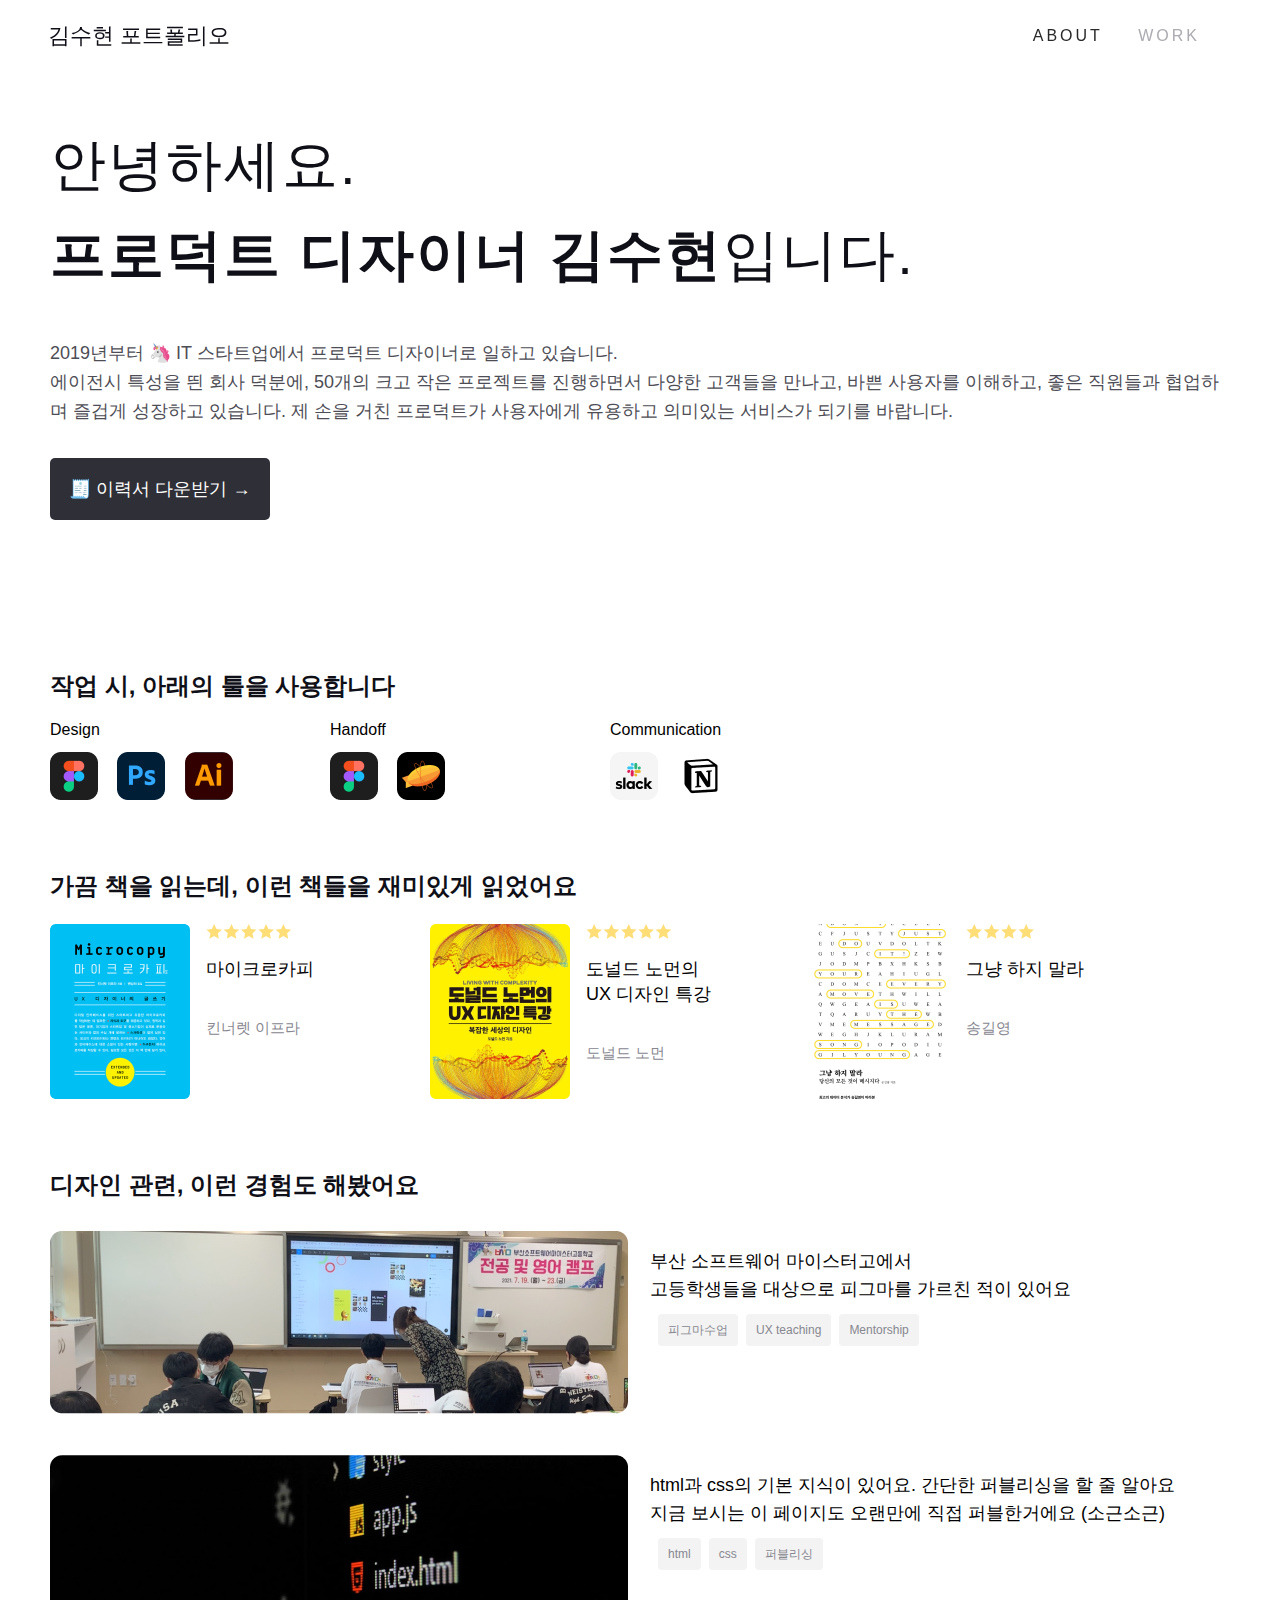
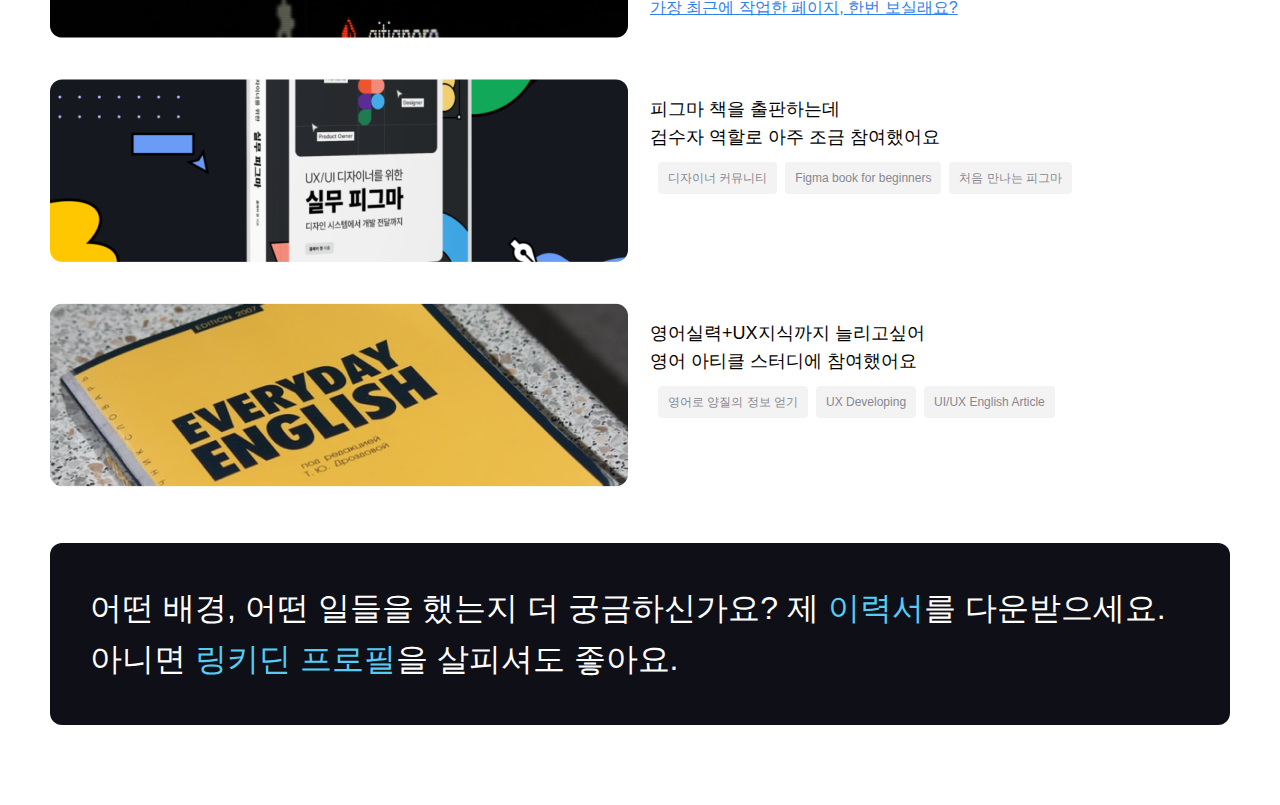
==== index.html @ 246af9e4 "Add files via upload" ====
<!DOCTYPE html>
<html lang="ko">
<head>
    <meta charset="UTF-8">
    <title>Suhyeon Kim Product Designer</title>
    <link href="css/reset.css" rel="stylesheet">
    <link href="css/main.css" rel="stylesheet">
     <link rel="shortcut icon" href="img/favi/favicon.ico"> 
    <link rel="apple-touch-icon" sizes="57x57" href="img/favi/apple-icon-57x57.png">
    <link rel="apple-touch-icon" sizes="60x60" href="img/favi/apple-icon-60x60.png">
    <link rel="apple-touch-icon" sizes="72x72" href="img/favi/apple-icon-72x72.png">
    <link rel="apple-touch-icon" sizes="76x76" href="img/favi/apple-icon-76x76.png">
    <link rel="apple-touch-icon" sizes="114x114" href="img/favi/apple-icon-114x114.png">
    <link rel="apple-touch-icon" sizes="120x120" href="img/favi/apple-icon-120x120.png">
    <link rel="apple-touch-icon" sizes="144x144" href="img/favi/apple-icon-144x144.png">
    <link rel="apple-touch-icon" sizes="152x152" href="img/favi/apple-icon-152x152.png">
    <link rel="apple-touch-icon" sizes="180x180" href="img/favi/apple-icon-180x180.png">
    <link rel="icon" type="image/png" sizes="192x192"  href="img/favi/android-icon-192x192.png">
    <link rel="icon" type="image/png" sizes="32x32" href="img/favi/favicon-32x32.png">
    <link rel="icon" type="image/png" sizes="96x96" href="img/favi/favicon-96x96.png">
    <link rel="icon" type="image/png" sizes="16x16" href="img/favi/favicon-16x16.png">
    <link rel="manifest" href="img/favi/manifest.json">
    <meta name="msapplication-TileColor" content="#ffffff">
    <meta name="msapplication-TileImage" content="../img/favi/ms-icon-144x144.png">
    <meta name="theme-color" content="#ffffff">
</head>
<body>
      <header id="header">
      <div class="wrap">
            <a href="#">김수현 포트폴리오</a>
            <div class="menu cf">
                <a href="#">ABOUT</a>
                <a href="pages/work.html">WORK</a>
            </div><!--.menu-->
      </div><!--.wrap-->
   </header>
   <section id="section01">
       <div class="inner">
           <h1>안녕하세요.</h1>
           <h1><span>프로덕트 디자이너 김수현</span>입니다.</h1>
           <h4>2019년부터 🦄 IT 스타트업에서 프로덕트 디자이너로 일하고 있습니다.<br>
            에이전시 특성을 띈 회사 덕분에, 50개의 크고 작은 프로젝트를 진행하면서 다양한 고객들을 만나고, 바쁜 사용자를 이해하고, 좋은 직원들과 협업하며 즐겁게 성장하고 있습니다. 제 손을 거친 프로덕트가 사용자에게 유용하고 의미있는 서비스가 되기를 바랍니다.</h4>
            <div class="btn01"><a href="https://bit.ly/3Rjdllo">🧾 이력서 다운받기 →</a></div><!--.btn01-->
       </div><!--.inner-->
   </section><!--#section01-->
   <section id="section02">
       <div class="inner">
           <h3>작업 시, 아래의 툴을 사용합니다</h3>
           <div class="tools cf">
               <div class="box box01">
                   <p>Design</p>
                   <img src="img/figma.png" alt="피그마">
                   <img src="img/photoshop.png" alt="포토샵">
                   <img src="img/illstrator.png" alt="일러스트레이터">
               </div>
               <div class="box box02">
                   <p>Handoff</p>
                   <img src="img/figma.png" alt="피그마">
                   <img src="img/zeplin.png" alt="제플린">
               </div>
               <div class="box box03">
                   <p>Communication</p>
                   <img src="img/slack.png" alt="슬랙">
                   <img src="img/slack-1.png" alt="노션">
               </div>
           </div><!--.tools-->
           <h3>가끔 책을 읽는데, 이런 책들을 재미있게 읽었어요</h3>
           <div class="books cf">
               <div class="box box01 cf">
<!--                   <img src="img/book01.png" alt="마이크로카피">-->
                   <span class="txtbox">
                   <img src="img/stars04.png" alt="별5개">
                   <p class="txt01">마이크로카피</p>
                   <p class="txt02">킨너렛 이프라</p>
                   </span><!--.txtbox-->
               </div>
               <div class="box box02 cf">
<!--                   <img src="img/book02.png" alt="UX디자인특강">-->
                   <span class="txtbox">
                   <img src="img/stars04.png" alt="별5개">
                   <p class="txt01">도널드 노먼의<br>UX 디자인 특강</p>
                   <p class="txt02">도널드 노먼</p>
                   </span><!--.txtbox-->
               </div>
               <div class="box box03 cf">
<!--                   <img src="img/book03.png" alt="그냥하지말라">-->
                   <span class="txtbox">
                   <img src="img/stars05.png" alt="별4개">
                   <p class="txt01">그냥 하지 말라</p>
                   <p class="txt02">송길영</p>
                   </span><!--.txtbox-->
               </div>
           </div><!--.books-->
       </div><!--.inner-->
   </section><!--#section02-->
   <section id="section03">
      <div class="inner">
          <h3>디자인 관련, 이런 경험도 해봤어요</h3>
          <div class="box box01">
              <p>부산 소프트웨어 마이스터고에서<br> 고등학생들을 대상으로 피그마를 가르친 적이 있어요</p>
              <span class="tagBox cf">
              <span class="tag">피그마수업</span>
              <span class="tag">UX teaching</span>
              <span class="tag">Mentorship</span></span><!--.tagBox-->
          </div><!--.box01-->
          <div class="box box02">
              <p>html과 css의 기본 지식이 있어요. 간단한 퍼블리싱을 할 줄 알아요<br>지금 보시는 이 페이지도 오랜만에 직접 퍼블한거에요 (소근소근)</p>
              <span class="tagBox cf">
              <span class="tag">html</span>
              <span class="tag">css</span>
              <span class="tag">퍼블리싱</span>
              </span><!--.tagBox-->
              <a href="https://bit.ly/3q8rKoE">가장 최근에 작업한 페이지, 한번 보실래요?</a>
          </div><!--.box02-->
          <div class="box box03">
              <p>피그마 책을 출판하는데<br>검수자 역할로 아주 조금 참여했어요</p>
              <span class="tagBox cf">
              <span class="tag">디자이너 커뮤니티</span>
              <span class="tag">Figma book for beginners</span>
              <span class="tag">처음 만나는 피그마</span>
              </span><!--.tagBox-->
          </div><!--.box03-->
          <div class="box box04">
              <p>영어실력+UX지식까지 늘리고싶어<br>영어 아티클 스터디에 참여했어요</p>
              <span class="tagBox cf">
              <span class="tag">영어로 양질의 정보 얻기</span>
              <span class="tag">UX Developing</span>
              <span class="tag">UI/UX English Article</span>
              </span><!--.tagBox-->
          </div><!--.box04-->
      </div><!--.inner-->
   </section><!--#section03-->
   <section id="section04">
       <div class="inner">
           <h4>어떤 배경, 어떤 일들을 했는지 더 궁금하신가요? 제 <a href="https://bit.ly/3Rjdllo">이력서</a>를 다운받으세요.<br>
            아니면 <a href="https://bit.ly/3RiXFi5">링키딘 프로필</a>을 살피셔도 좋아요.</h4>
       </div><!--.inner-->
   </section><!--#section04-->
   

   
    
</body>
</html>
---- css/main.css ----
@charset 'utf-8';


/*header*/

#header{width:100%: background: rgba(255, 255, 255, 0.2); backdrop-filter: blur(40px); position: sticky;top: 0; height:80px;}
#header .wrap{padding:16px 48px;  padding-top:30px;}
#header .wrap>a{font-size:22px; font-weight:500; color:#0F0F17; display: inline; }
#header .wrap .menu{display: inline;float:right;}
#header .wrap .menu a{font-size:16px; font-weight:500; letter-spacing: 3px; margin-right:32px; }
#header .wrap .menu a:last-child{color:#ababb1;}
#header .wrap .menu a:last-child:hover{color:#0f0f17;}

/*section01: 인삿말*/

#section01{width:100%;}
#section01 .inner{width:1180px; margin:0 auto; padding:40px;}
#section01 .inner h1{font-size:56px; line-height:160%; font-weight:200; color:#0F0F17;letter-spacing: 2px;}
#section01 .inner h1 span{font-weight:bold;}
#section01 .inner h4{font-size:18px; line-height:160%; margin-top:40px; font-weight:400; color:#4D4D55}
#section01 .inner .btn01{width:220px; height:62px; background:#2f2f37; text-align: center; line-height: 62px; border-radius: 5px; margin-top:32px;}
#section01 .inner .btn01 a{color:#fff;font-size:18px; display:block;}
#section01 .inner .btn01:hover{background:#000;}

/*section02: 쓰는 툴이랑 소개*/
#section02{width:100%;}
#section02 .inner{width:1180px; margin:0 auto; padding:40px;}
#section02 .inner h3{font-size:24px; color:#0f0f17; margin-top:80px;}
#section02 .inner .tools{}
#section02 .inner .tools .box{float:left; display:inline; width:280px; margin-top:32px;}
#section02 .inner .tools .box01{}
#section02 .inner .tools p{font-size: 16px; font-weight:200; margin-bottom:16px;}
#section02 .inner .tools img{margin-right:16px;}
#section02 .inner .books{margin-top:32px;}
#section02 .inner .books .box{float:left; display:inline-block; width:380px; }
#section02 .inner .books .box img{}
#section02 .inner .books .box .txtbox{display:block; float:left; margin-left:156px;}
#section02 .inner .books .box01{background-image:url("../img/book01.png"); background-repeat: no-repeat; height:175px;}
#section02 .inner .books .box02{background-image:url("../img/book02.png"); background-repeat: no-repeat; height:175px;}
#section02 .inner .books .box03{background-image:url("../img/book03.png"); background-repeat: no-repeat; height:175px;}
#section02 .inner .books .box .txtbox img{margin-bottom:16px;}
#section02 .inner .books .box .txt01{font-size:18px; display:block; line-height:140%;}
#section02 .inner .books .box .txt02{font-size:15px; margin-top:40px; color:#878790}


/*section03: 관련경험*/
#section03{width:100%;}
#section03 .inner{width:1180px; margin:0 auto; padding:40px;}
#section03 .inner h3{font-size:24px; color:#0f0f17; margin-bottom:40px;}
#section03 .inner .box{margin-top:24px; height:200px; padding-left:600px;}
#section03 .inner .box01{background-image: url("../img/experience01.png"); background-repeat:no-repeat;}
#section03 .inner .box02{background-image: url("../img/experience02.png"); background-repeat:no-repeat;}
#section03 .inner .box03{background-image: url("../img/experience03.png"); background-repeat:no-repeat;}
#section03 .inner .box04{background-image: url("../img/experience04.png"); background-repeat:no-repeat;}
#section03 .inner .box p{font-size: 18px; line-height: 160%; padding-top:16px;}
#section03 .inner .box .tagBox{margin-top:10px; display:block;}
#section03 .inner .box .tag{float:left; background:#f3f3f3; padding: 10px; border-radius: 4px; margin-left:8px; color:#878790}
#section03 .inner .box02 a{font-size:16px; display:block; margin-top:32px; text-decoration:underline; color:#2f80ed; font-weight:200;}
#section03 .inner .box02 a:hover{color:#7FABE7}

/*section04: 마지막 인사*/
#section04{width:100%; margin-bottom:80px;}
#section04 .inner{width:1180px; margin:0 auto; background:#0f0f17; border-radius: 12px}
#section04 .inner h4{font-size:32px; color:#fff; line-height: 160%; padding:40px;font-weight:500;}
#section04 .inner h4 a{color:#56CCF2;}
#section04 .inner h4 a:hover{text-decoration: underline}
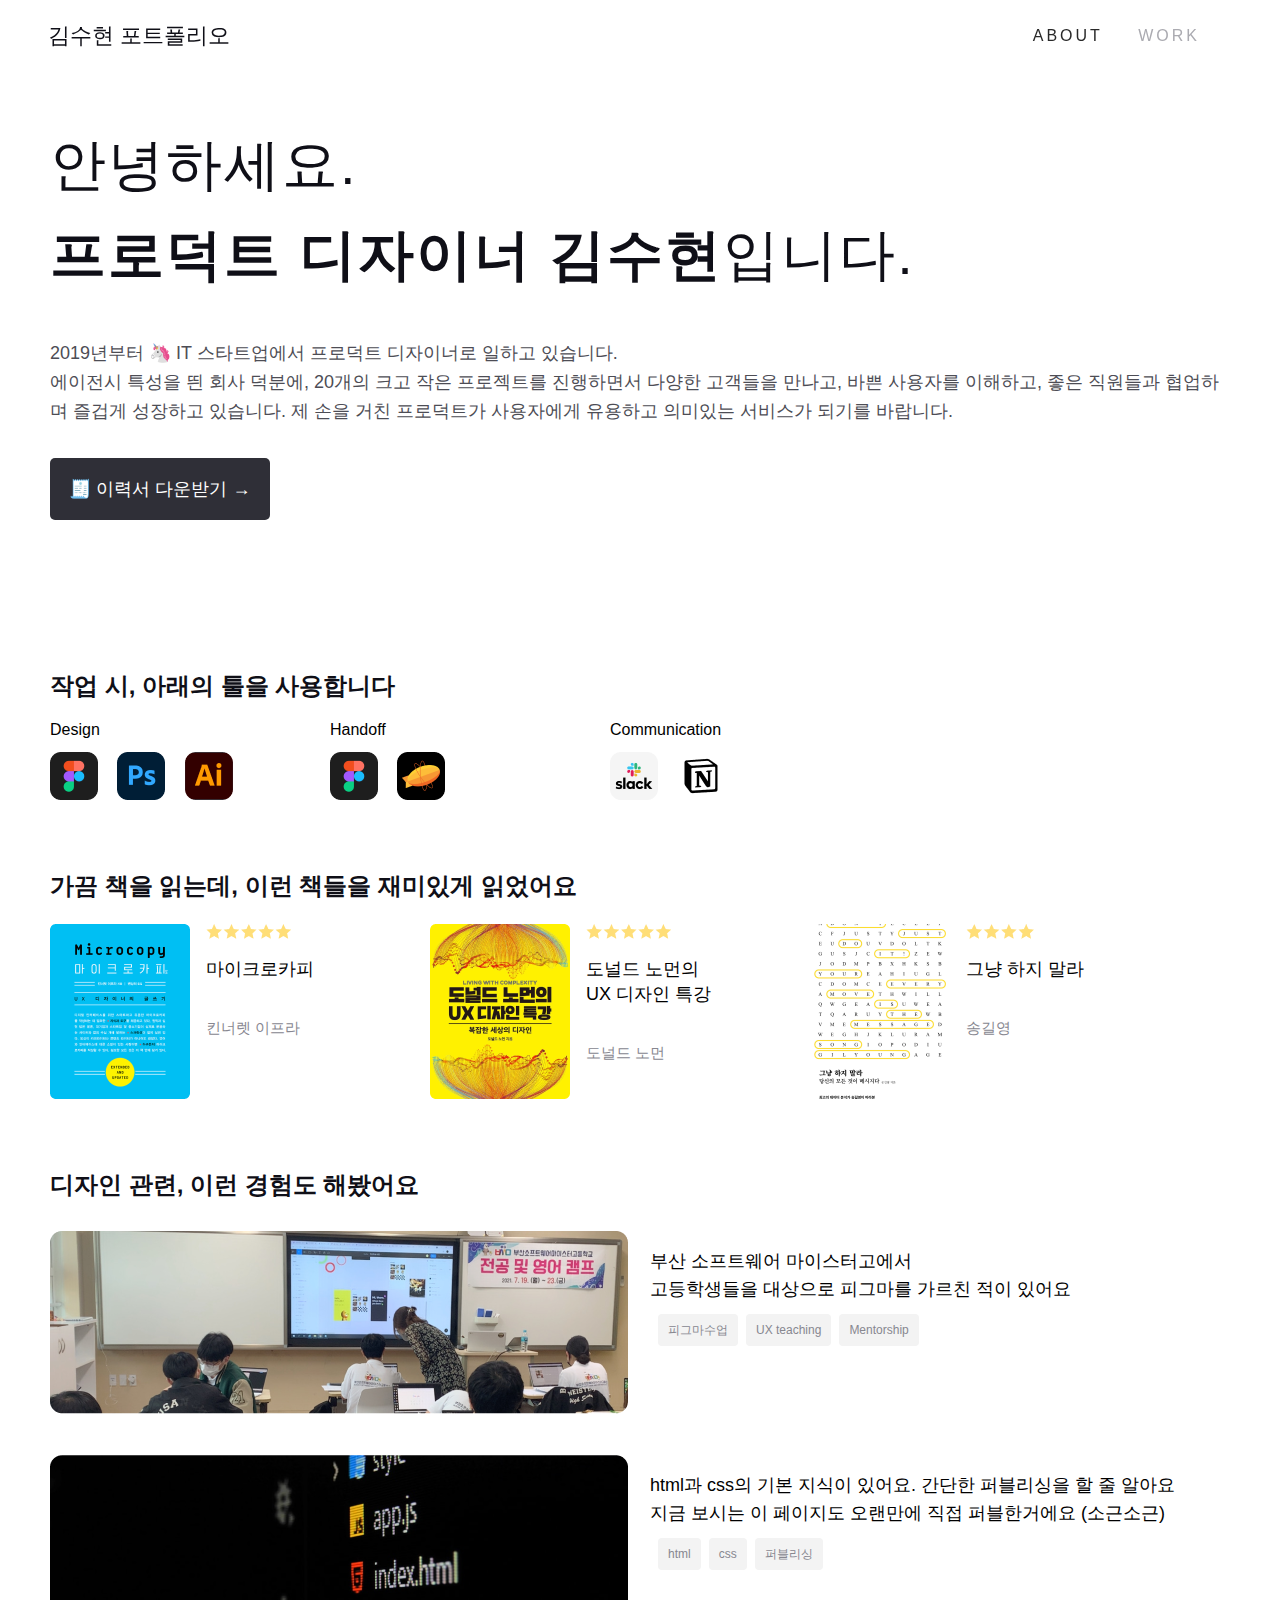
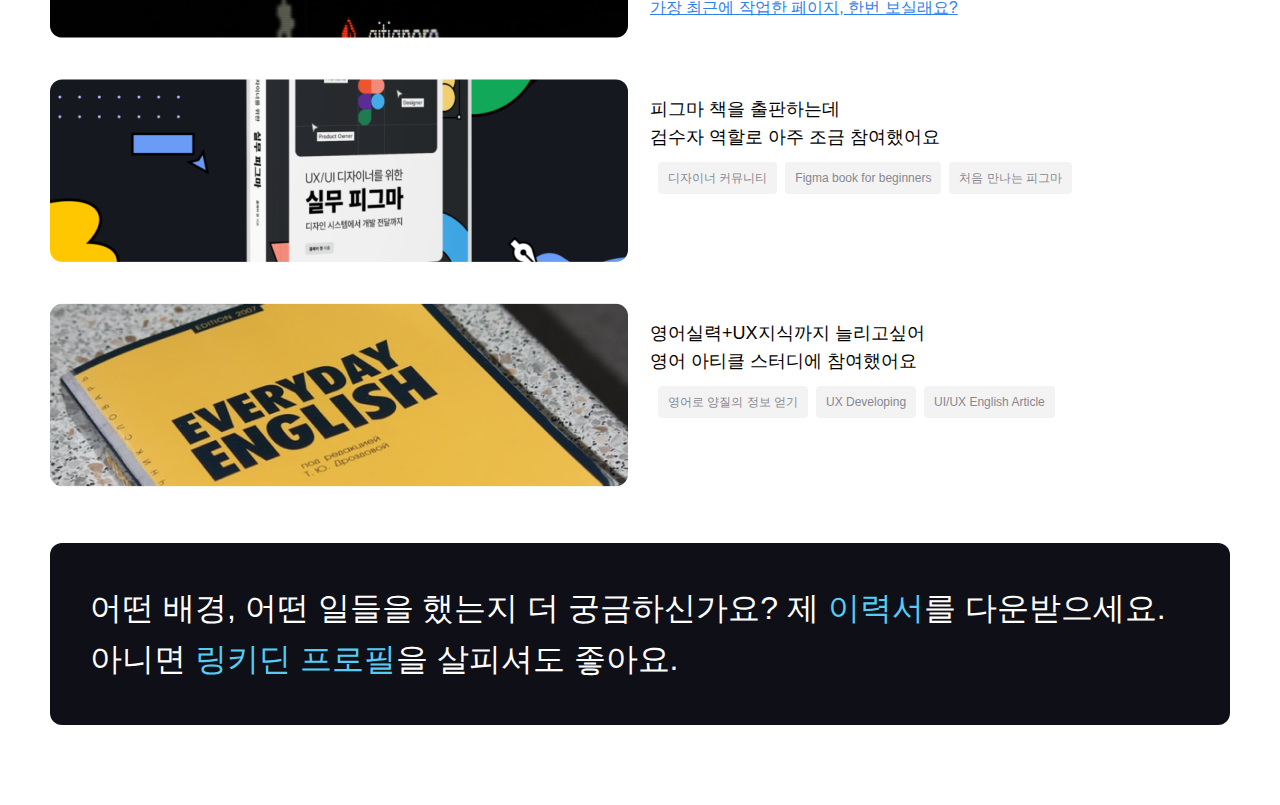
==== commit 1a329c86: "Update index.html" ====
--- a/index.html
+++ b/index.html
@@ -39,7 +39,7 @@
            <h1>안녕하세요.</h1>
            <h1><span>프로덕트 디자이너 김수현</span>입니다.</h1>
            <h4>2019년부터 🦄 IT 스타트업에서 프로덕트 디자이너로 일하고 있습니다.<br>
-            에이전시 특성을 띈 회사 덕분에, 50개의 크고 작은 프로젝트를 진행하면서 다양한 고객들을 만나고, 바쁜 사용자를 이해하고, 좋은 직원들과 협업하며 즐겁게 성장하고 있습니다. 제 손을 거친 프로덕트가 사용자에게 유용하고 의미있는 서비스가 되기를 바랍니다.</h4>
+            에이전시 특성을 띈 회사 덕분에, 20개의 크고 작은 프로젝트를 진행하면서 다양한 고객들을 만나고, 바쁜 사용자를 이해하고, 좋은 직원들과 협업하며 즐겁게 성장하고 있습니다. 제 손을 거친 프로덕트가 사용자에게 유용하고 의미있는 서비스가 되기를 바랍니다.</h4>
             <div class="btn01"><a href="https://bit.ly/3Rjdllo">🧾 이력서 다운받기 →</a></div><!--.btn01-->
        </div><!--.inner-->
    </section><!--#section01-->
@@ -141,4 +141,4 @@
    
     
 </body>
-</html>+</html>
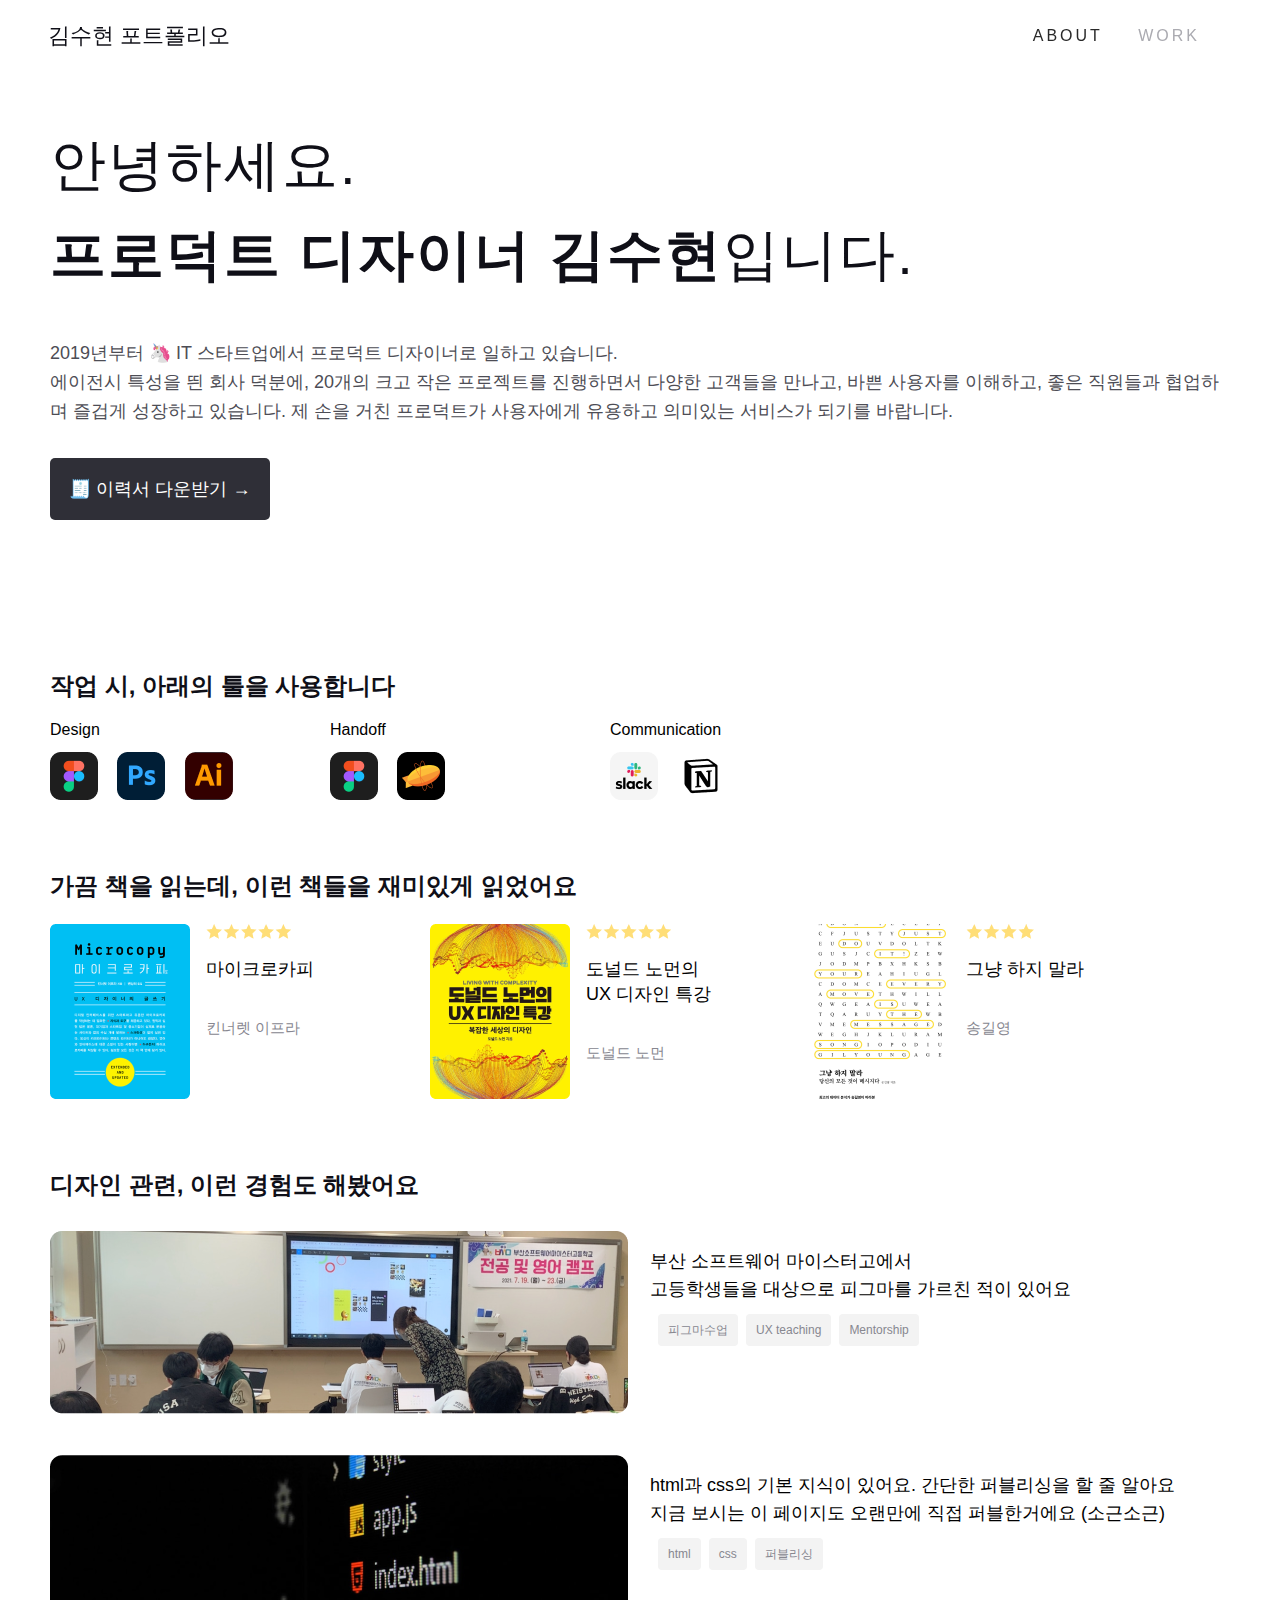
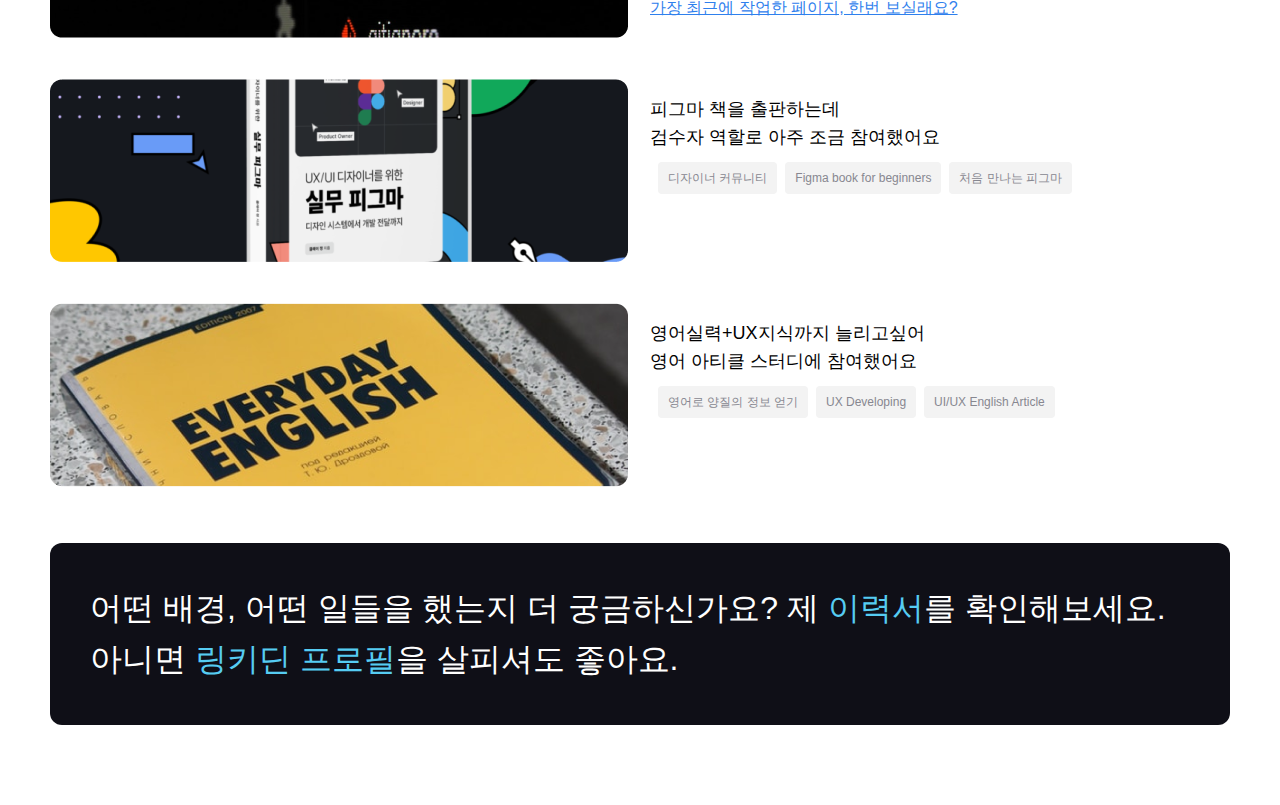
==== commit c1cecec9: "이력서랑 work페이지 부산세계시민축제 링크수정" ====
--- a/index.html
+++ b/index.html
@@ -132,7 +132,7 @@
    </section><!--#section03-->
    <section id="section04">
        <div class="inner">
-           <h4>어떤 배경, 어떤 일들을 했는지 더 궁금하신가요? 제 <a href="https://bit.ly/3Rjdllo">이력서</a>를 다운받으세요.<br>
+           <h4>어떤 배경, 어떤 일들을 했는지 더 궁금하신가요? 제 <a href="https://bit.ly/3BkSF6W">이력서</a>를 확인해보세요.<br>
             아니면 <a href="https://bit.ly/3RiXFi5">링키딘 프로필</a>을 살피셔도 좋아요.</h4>
        </div><!--.inner-->
    </section><!--#section04-->
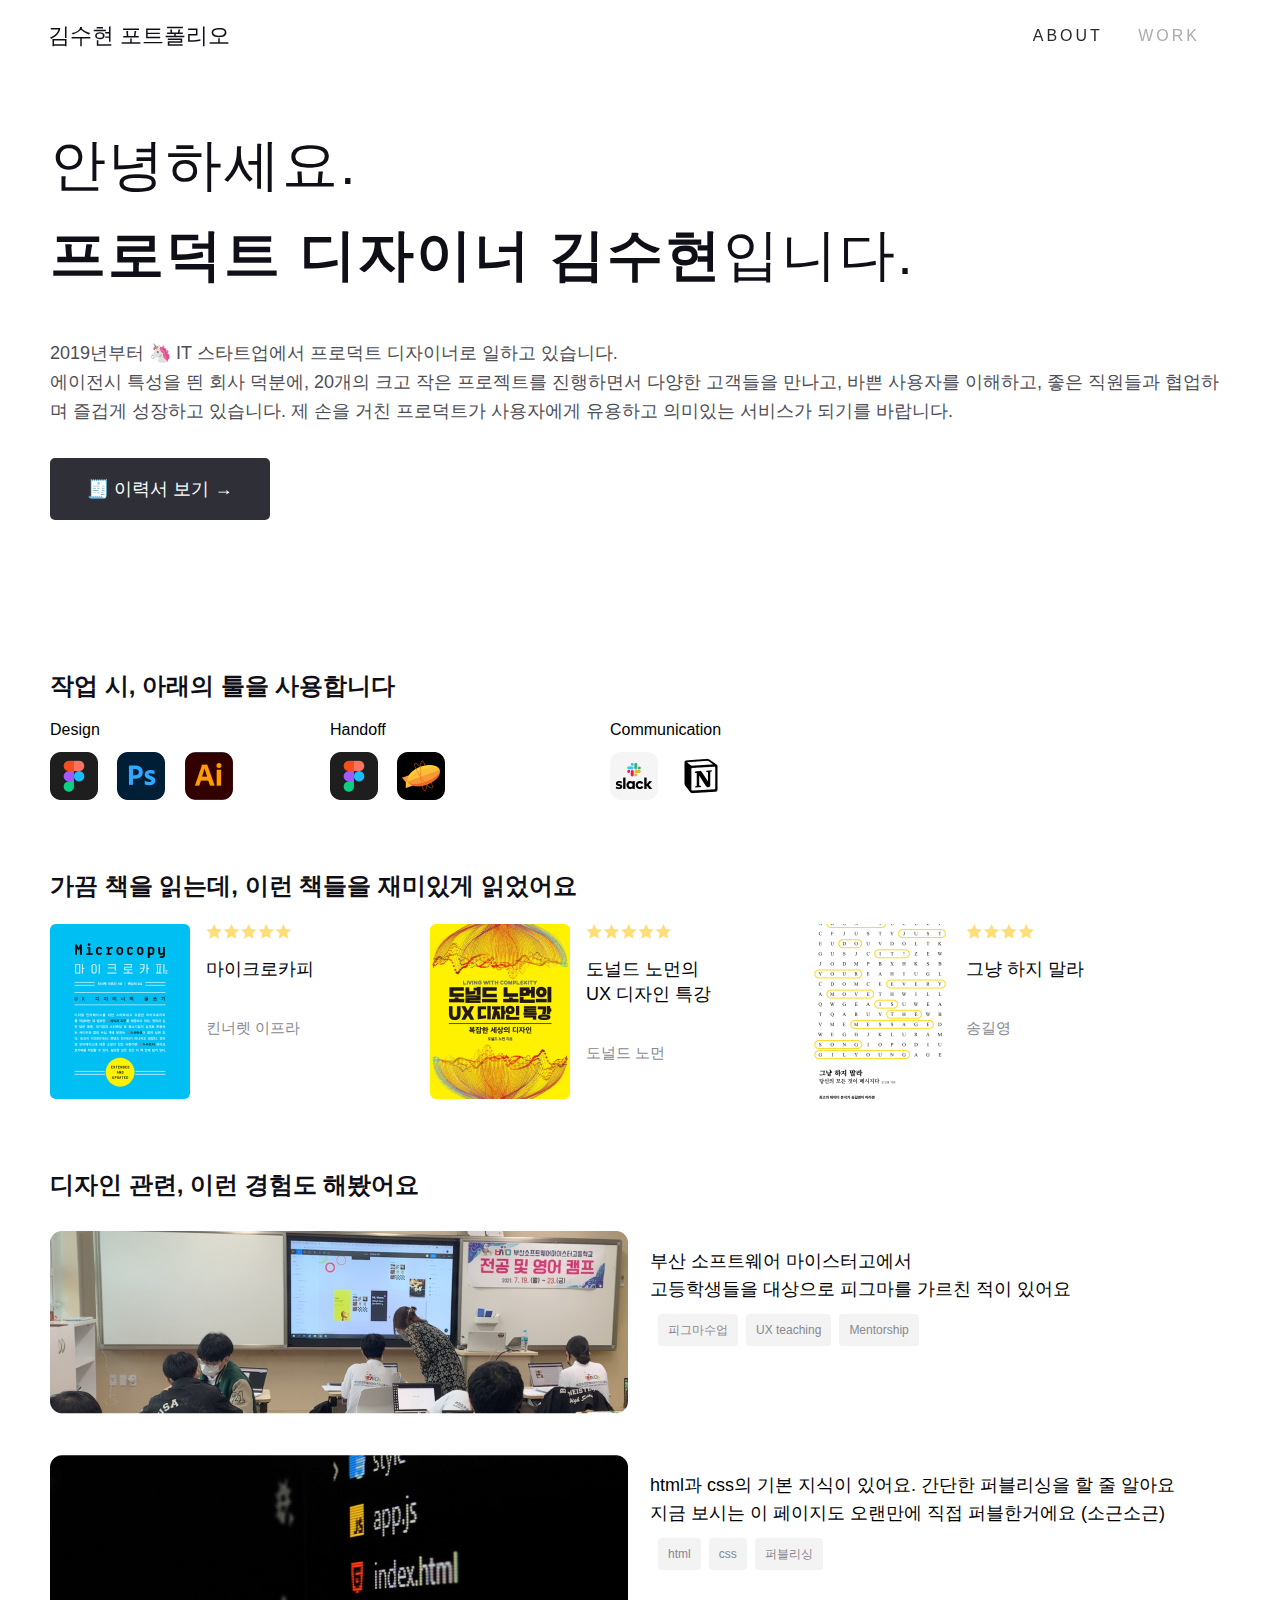
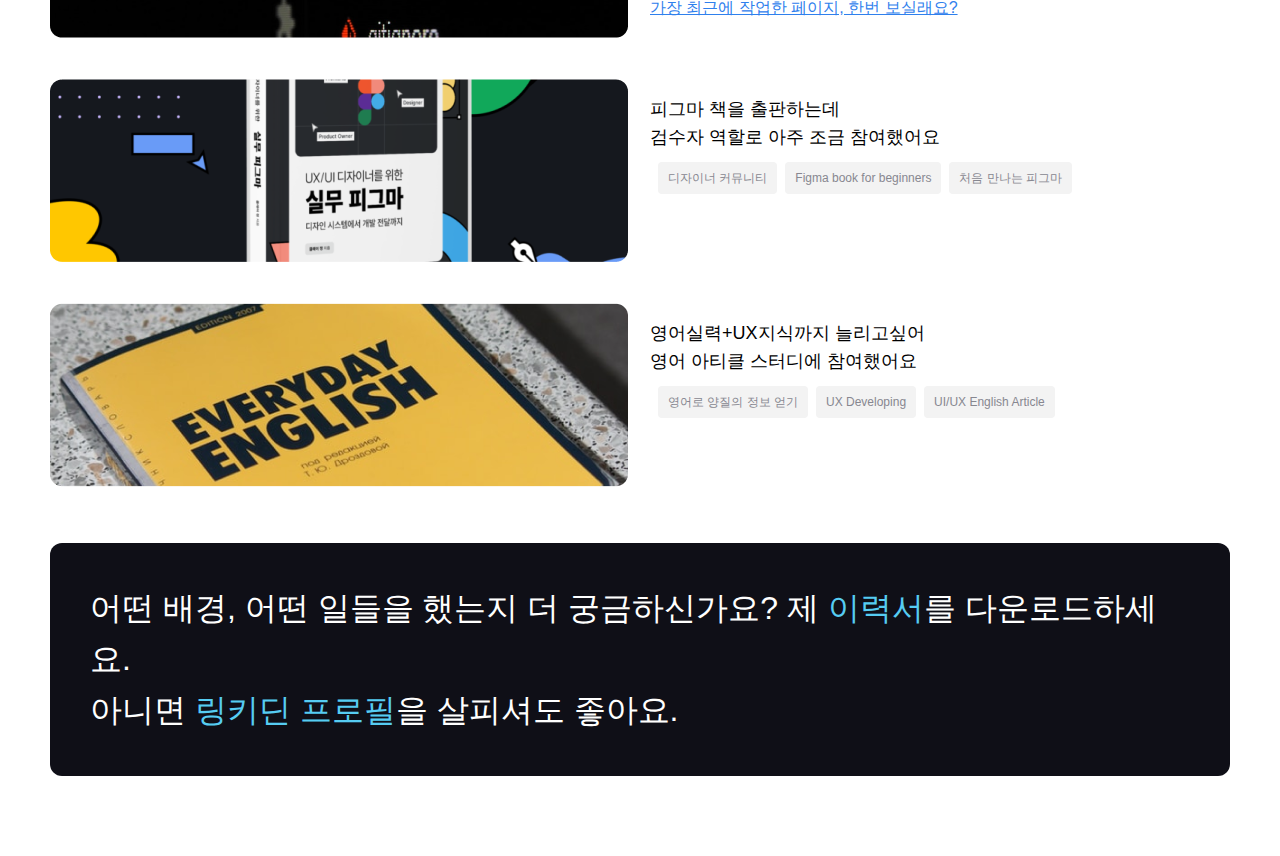
==== commit a0196a2e: "이력서 다운이랑 노션이력서 순서 바꿈" ====
--- a/index.html
+++ b/index.html
@@ -40,7 +40,7 @@
            <h1><span>프로덕트 디자이너 김수현</span>입니다.</h1>
            <h4>2019년부터 🦄 IT 스타트업에서 프로덕트 디자이너로 일하고 있습니다.<br>
             에이전시 특성을 띈 회사 덕분에, 20개의 크고 작은 프로젝트를 진행하면서 다양한 고객들을 만나고, 바쁜 사용자를 이해하고, 좋은 직원들과 협업하며 즐겁게 성장하고 있습니다. 제 손을 거친 프로덕트가 사용자에게 유용하고 의미있는 서비스가 되기를 바랍니다.</h4>
-            <div class="btn01"><a href="https://bit.ly/3Rjdllo">🧾 이력서 다운받기 →</a></div><!--.btn01-->
+            <div class="btn01"><a href="https://bit.ly/3BkSF6W">🧾 이력서 보기 →</a></div><!--.btn01-->
        </div><!--.inner-->
    </section><!--#section01-->
    <section id="section02">
@@ -132,7 +132,7 @@
    </section><!--#section03-->
    <section id="section04">
        <div class="inner">
-           <h4>어떤 배경, 어떤 일들을 했는지 더 궁금하신가요? 제 <a href="https://bit.ly/3BkSF6W">이력서</a>를 확인해보세요.<br>
+           <h4>어떤 배경, 어떤 일들을 했는지 더 궁금하신가요? 제 <a href="https://bit.ly/3Rjdllo">이력서</a>를 다운로드하세요.<br>
             아니면 <a href="https://bit.ly/3RiXFi5">링키딘 프로필</a>을 살피셔도 좋아요.</h4>
        </div><!--.inner-->
    </section><!--#section04-->
